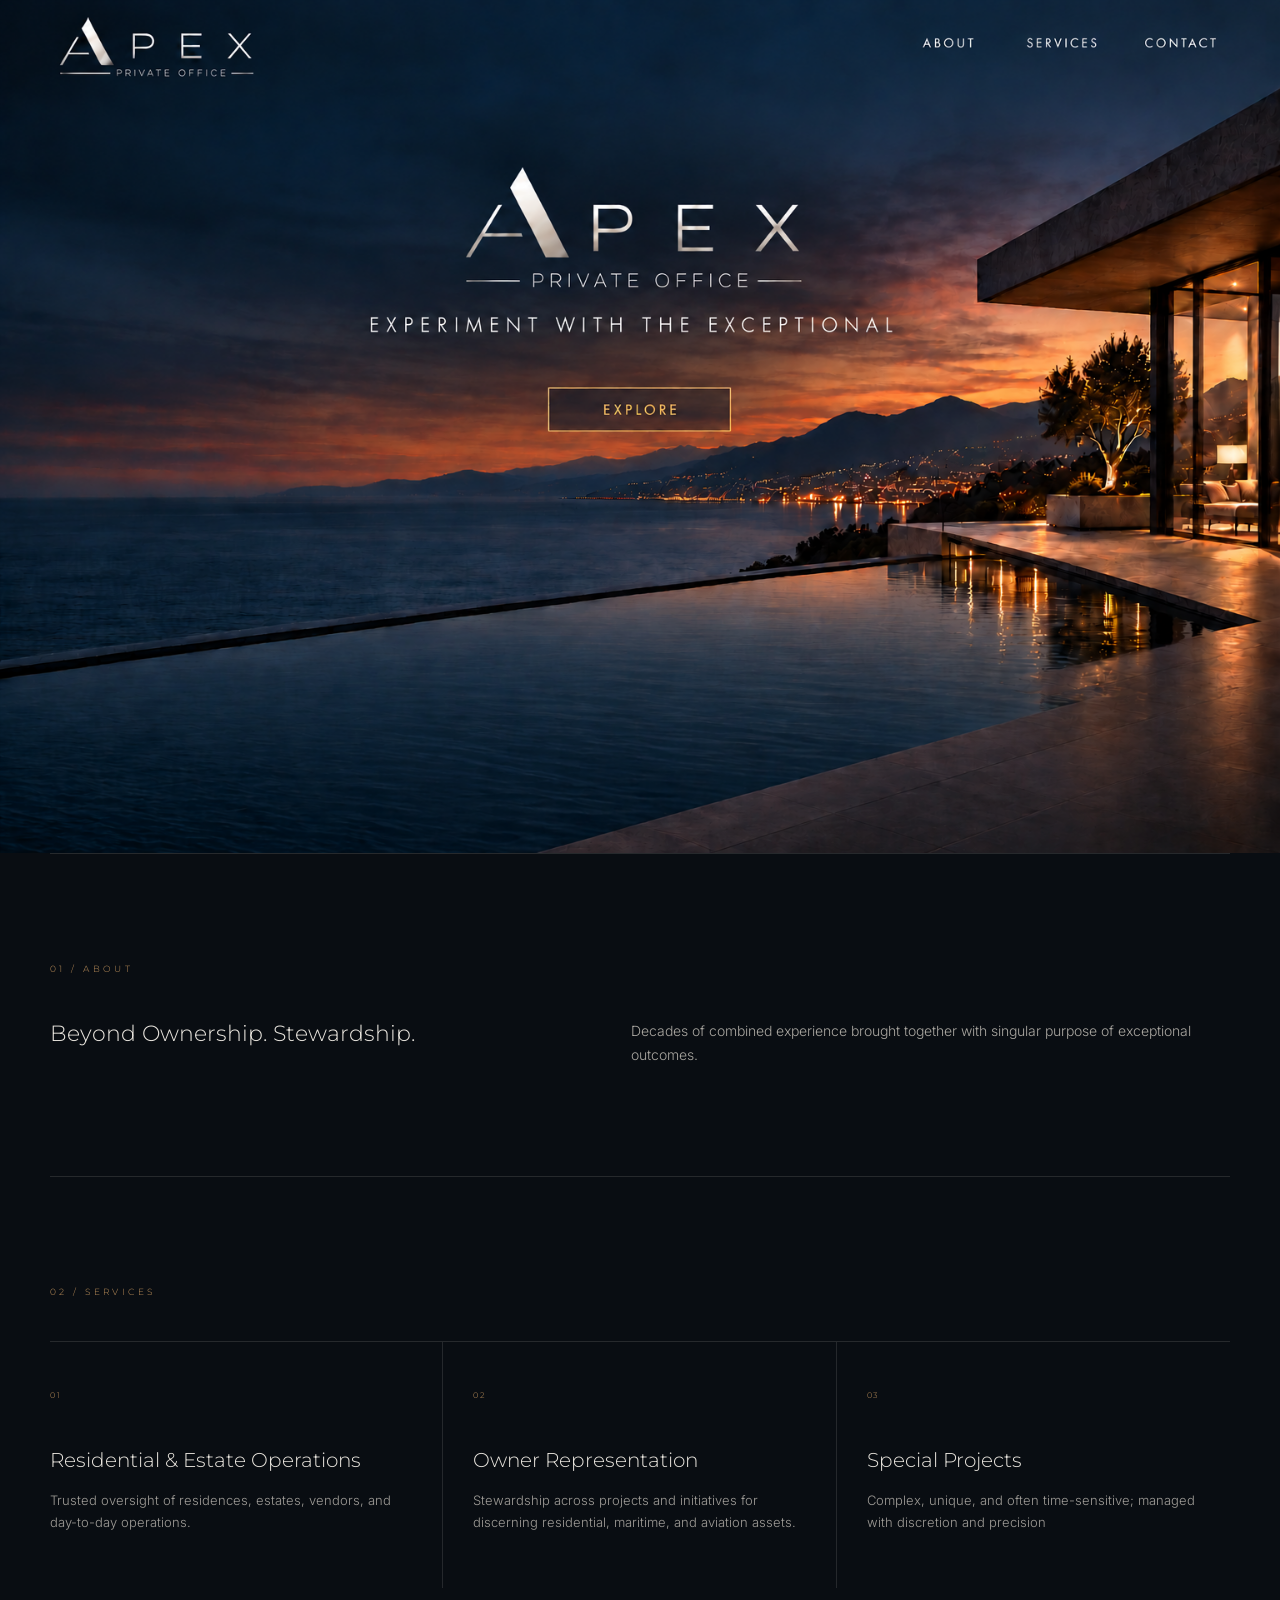
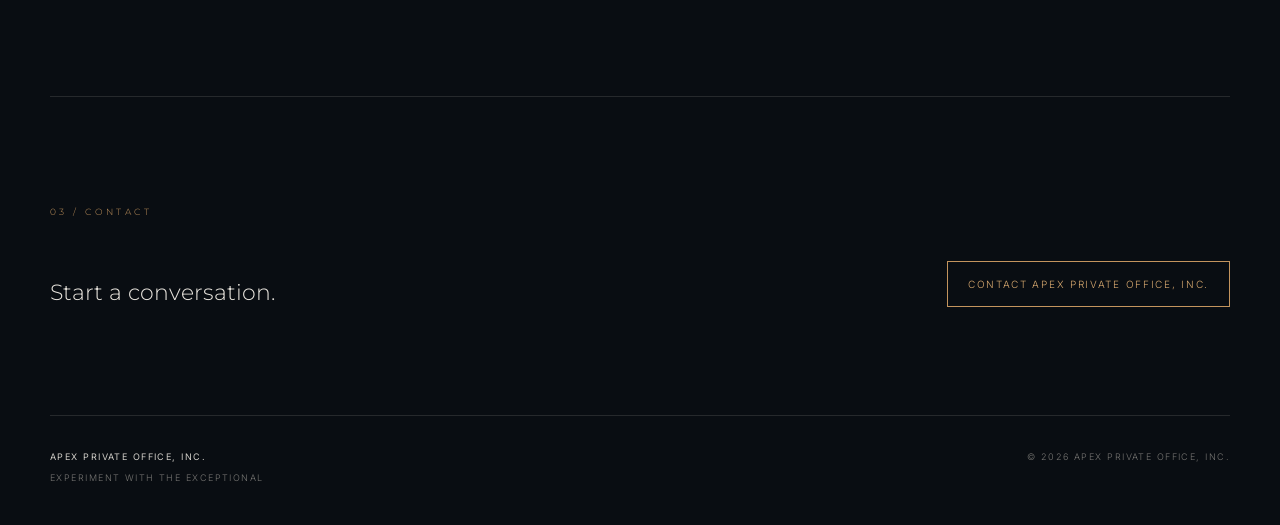
==== index.html @ f4c53f1c "Use Apex Home Master 4.0 hero image" ====
<!doctype html>
<html lang="en">
<head>
<meta charset="utf-8"/>
<meta name="viewport" content="width=device-width,initial-scale=1"/>
<meta name="description" content="APEX PRIVATE OFFICE, INC. — Experiment with the Exceptional."/>
<title>APEX PRIVATE OFFICE, INC. — Experiment with the Exceptional</title>
<link rel="preconnect" href="https://fonts.googleapis.com">
<link rel="preconnect" href="https://fonts.gstatic.com" crossorigin>
<link href="https://fonts.googleapis.com/css2?family=Inter:wght@300;400&family=Montserrat:wght@300;400;500&display=swap" rel="stylesheet">
<link rel="stylesheet" href="styles.css"/>
</head>
<body>
<main id="top">
  <section class="hero-art" aria-label="APEX PRIVATE OFFICE, INC.">
    <img src="/assets/apex-home-master-4.0.png?v=1" alt="APEX PRIVATE OFFICE, INC. coastal dusk homepage"/>
    <nav class="hero-hotspots" aria-label="Primary navigation">
      <a class="hotspot about-link" href="#about" aria-label="About"></a>
      <a class="hotspot services-link" href="#services" aria-label="Services"></a>
      <a class="hotspot contact-link" href="#contact" aria-label="Contact"></a>
      <a class="hotspot explore-link" href="#about" aria-label="Explore"></a>
    </nav>
  </section>

  <section id="about" class="section-shell content-section">
    <p class="section-kicker">01 / ABOUT</p>
    <div class="split">
      <h2>Beyond Ownership. Stewardship.</h2>
      <p>Decades of combined experience brought together with singular purpose of exceptional outcomes.</p>
    </div>
  </section>

  <section id="services" class="section-shell content-section">
    <p class="section-kicker">02 / SERVICES</p>
    <div class="service-grid">
      <article><span>01</span><h3>Residential &amp; Estate Operations</h3><p>Trusted oversight of residences, estates, vendors, and day-to-day operations.</p></article>
      <article><span>02</span><h3>Owner Representation</h3><p>Stewardship across projects and initiatives for discerning residential, maritime, and aviation assets.</p></article>
      <article><span>03</span><h3>Special Projects</h3><p>Complex, unique, and often time-sensitive; managed with discretion and precision</p></article>
    </div>
  </section>

  <section id="contact" class="section-shell content-section contact-section">
    <p class="section-kicker">03 / CONTACT</p>
    <div class="contact-row">
      <h2>Start a conversation.</h2>
      <a class="button" href="mailto:info@theapexgroup.com">Contact APEX PRIVATE OFFICE, INC.</a>
    </div>
  </section>
</main>
<footer class="site-footer section-shell">
  <div><strong>APEX PRIVATE OFFICE, INC.</strong><span>EXPERIMENT WITH THE EXCEPTIONAL</span></div>
  <span>© <span id="year"></span> APEX PRIVATE OFFICE, INC.</span>
</footer>
<script src="script.js"></script>
</body>
</html>
---- styles.css ----
:root{--black:#090d12;--deep:#0d1620;--silver:#D3D0CA;--stone:#E9E5DE;--graphite:#777673;--bronze:#C3945D;--line:rgba(211,208,202,.14);--max:1180px}
*{box-sizing:border-box}
html{scroll-behavior:smooth}
body{margin:0;background:#090d12;color:var(--silver);font-family:Inter,Arial,sans-serif;font-weight:300;line-height:1.6}
a{color:inherit;text-decoration:none}
.hero-art{position:relative;width:100%;background:#071019;overflow:hidden;line-height:0}
.hero-art img{display:block;width:100%;height:auto;object-fit:contain;object-position:center top;image-rendering:auto;filter:none;transform:none}
.hero-hotspots{position:absolute;inset:0;pointer-events:none}
.hotspot{position:absolute;display:block;pointer-events:auto;background:transparent}
.about-link{left:70.6%;top:3.2%;width:6.1%;height:4.4%}
.services-link{left:78.2%;top:3.2%;width:7.5%;height:4.4%}
.contact-link{left:87.2%;top:3.2%;width:7.5%;height:4.4%}
.explore-link{left:43.7%;top:61.4%;width:12.7%;height:5.4%}

.section-shell{width:min(calc(100% - 80px),var(--max));margin:0 auto}
.content-section{padding:108px 0;border-top:1px solid var(--line)}
.section-kicker{font-family:Montserrat,sans-serif;font-size:9px;letter-spacing:.38em;text-transform:uppercase;color:var(--bronze);margin:0 0 42px}
.split{display:grid;grid-template-columns:.9fr 1.1fr;gap:90px;align-items:start}
h2,h3{font-family:Montserrat,sans-serif;font-weight:300;color:var(--stone);margin:0}
h2{font-size:22px;line-height:1.35}
.split p{margin:0;color:#aaa7a1;font-size:14px;line-height:1.75}
.service-grid{display:grid;grid-template-columns:repeat(3,1fr);border-top:1px solid var(--line)}
.service-grid article{padding:38px 30px 42px 0;min-height:230px;border-right:1px solid var(--line)}
.service-grid article+article{padding-left:30px}
.service-grid article:last-child{border-right:0}
.service-grid span{font-family:Montserrat,sans-serif;font-size:8px;letter-spacing:.22em;color:var(--bronze)}
.service-grid h3{font-size:20px;margin:38px 0 13px}
.service-grid p{color:#9f9c97;font-size:13px;line-height:1.7}
.contact-row{display:flex;align-items:flex-end;justify-content:space-between;gap:40px}
.button{display:inline-block;border:1px solid var(--bronze);padding:14px 20px;font-size:10px;text-transform:uppercase;letter-spacing:.17em;color:#d8a96f}
.site-footer{border-top:1px solid var(--line);padding:34px 0 40px;display:flex;justify-content:space-between;gap:30px;font-size:9px;letter-spacing:.16em;text-transform:uppercase;color:var(--graphite)}
.site-footer div{display:flex;flex-direction:column;gap:6px}
.site-footer strong{color:var(--silver);font-weight:400}

@media(max-width:900px){
  .hero-art img{display:block;width:100%;height:auto;min-height:0;object-fit:contain;object-position:center top}
  .hero-hotspots{display:block}
  .section-shell{width:min(calc(100% - 40px),var(--max))}
  .content-section{padding:82px 0}
  .split{grid-template-columns:1fr;gap:28px}
  .service-grid{grid-template-columns:1fr}
  .service-grid article,.service-grid article+article{padding:30px 0;border-right:0;border-bottom:1px solid var(--line);min-height:auto}
  .contact-row{align-items:flex-start;flex-direction:column}
  .site-footer{flex-direction:column}
}
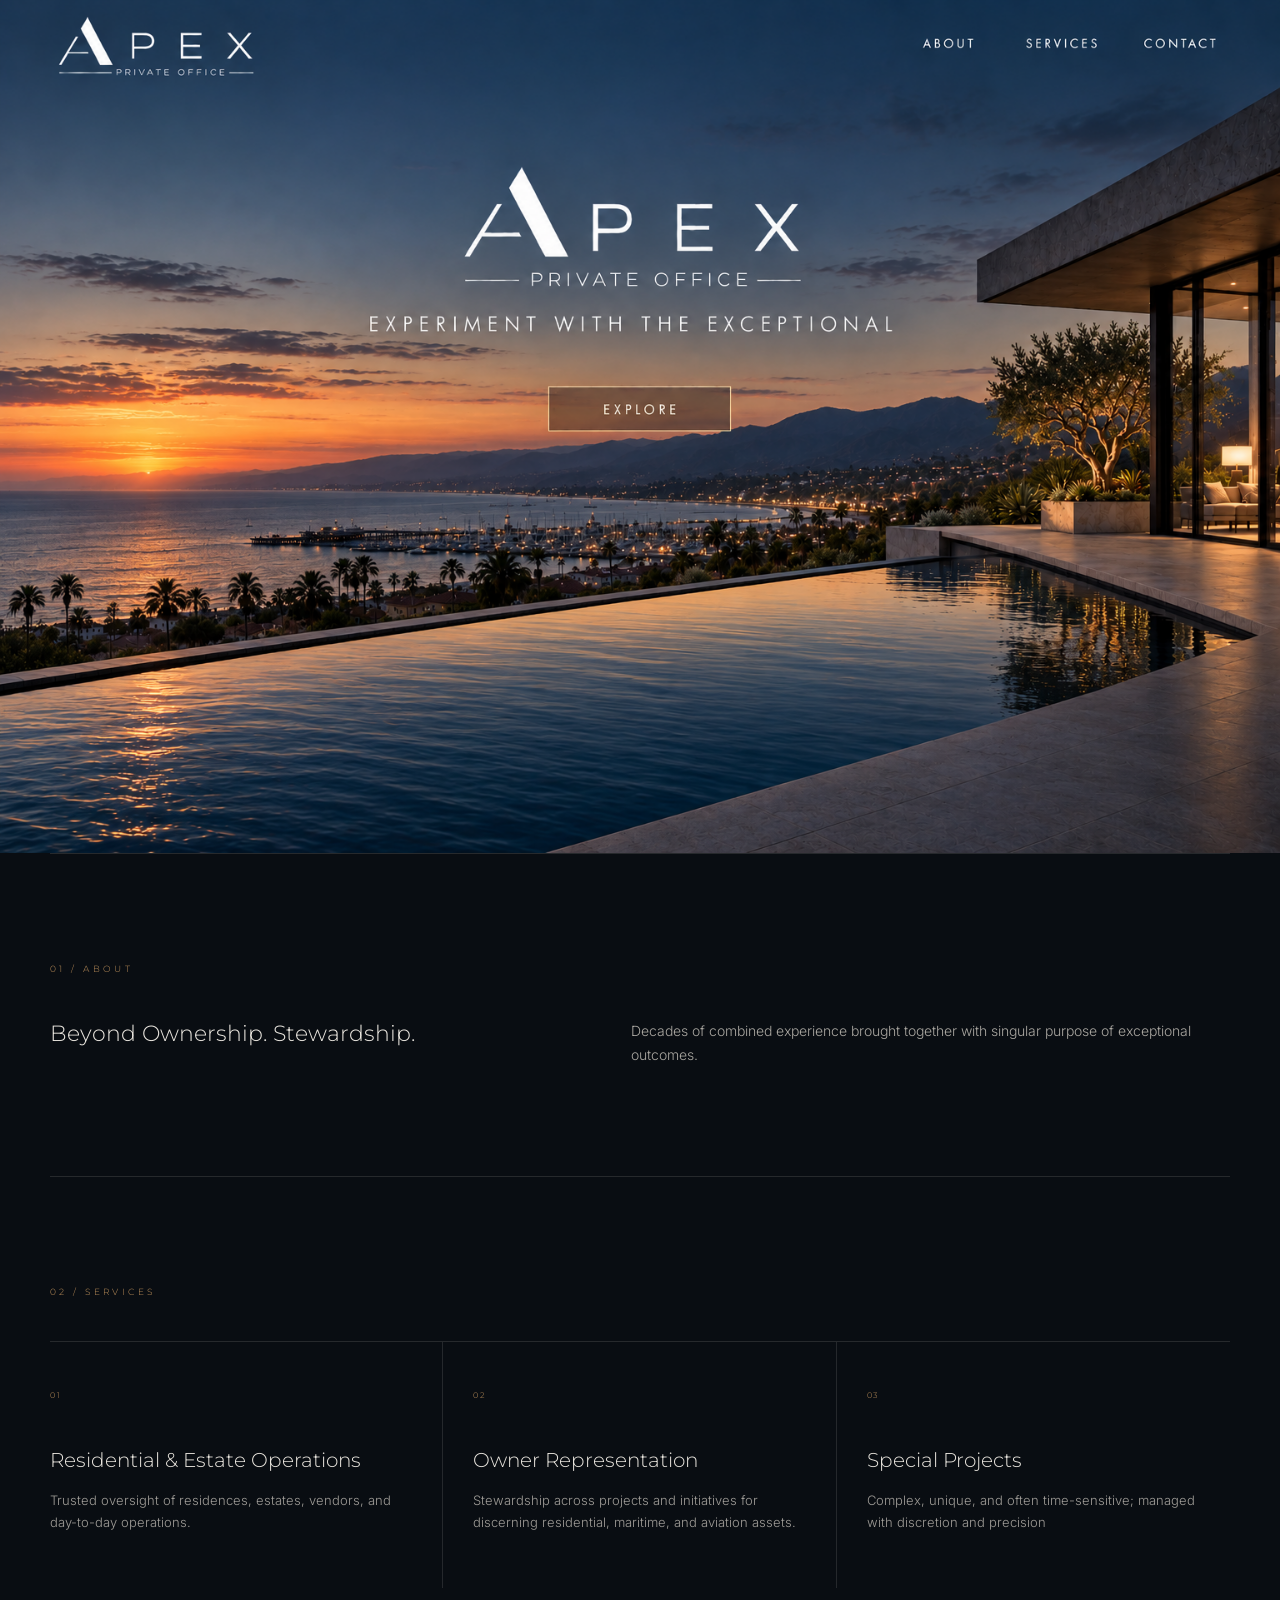
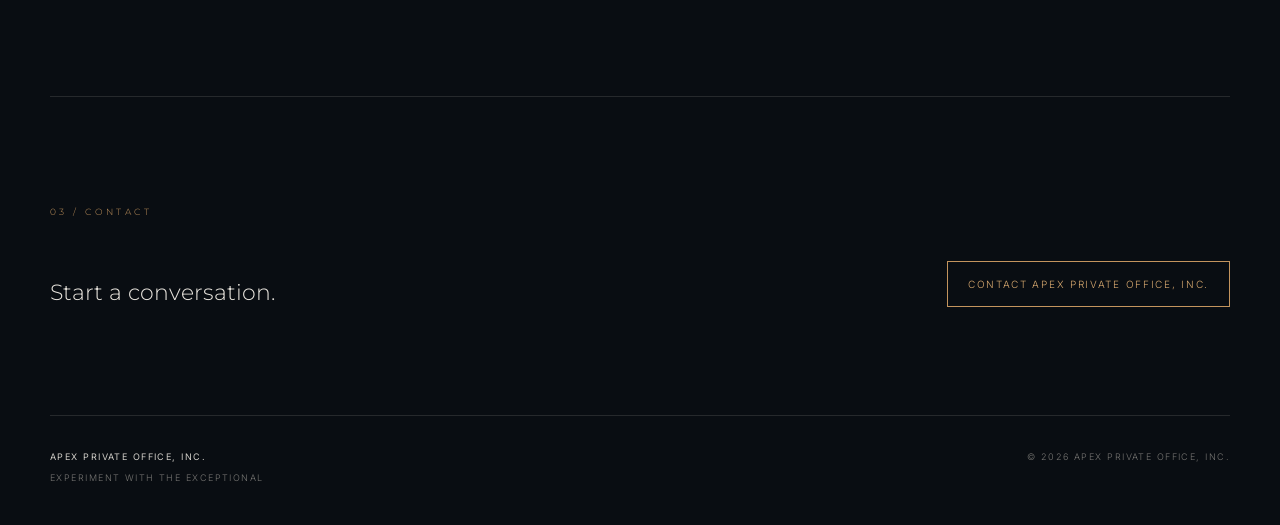
==== commit b93a34ea: "Use Apex Home Master 5.0 homepage image" ====
--- a/index.html
+++ b/index.html
@@ -13,7 +13,7 @@
 <body>
 <main id="top">
   <section class="hero-art" aria-label="APEX PRIVATE OFFICE, INC.">
-    <img src="/assets/apex-home-master-4.0.png?v=1" alt="APEX PRIVATE OFFICE, INC. coastal dusk homepage"/>
+    <img src="/assets/apex-home-master-5.0.png?v=1" alt="APEX PRIVATE OFFICE, INC. coastal dusk homepage"/>
     <nav class="hero-hotspots" aria-label="Primary navigation">
       <a class="hotspot about-link" href="#about" aria-label="About"></a>
       <a class="hotspot services-link" href="#services" aria-label="Services"></a>
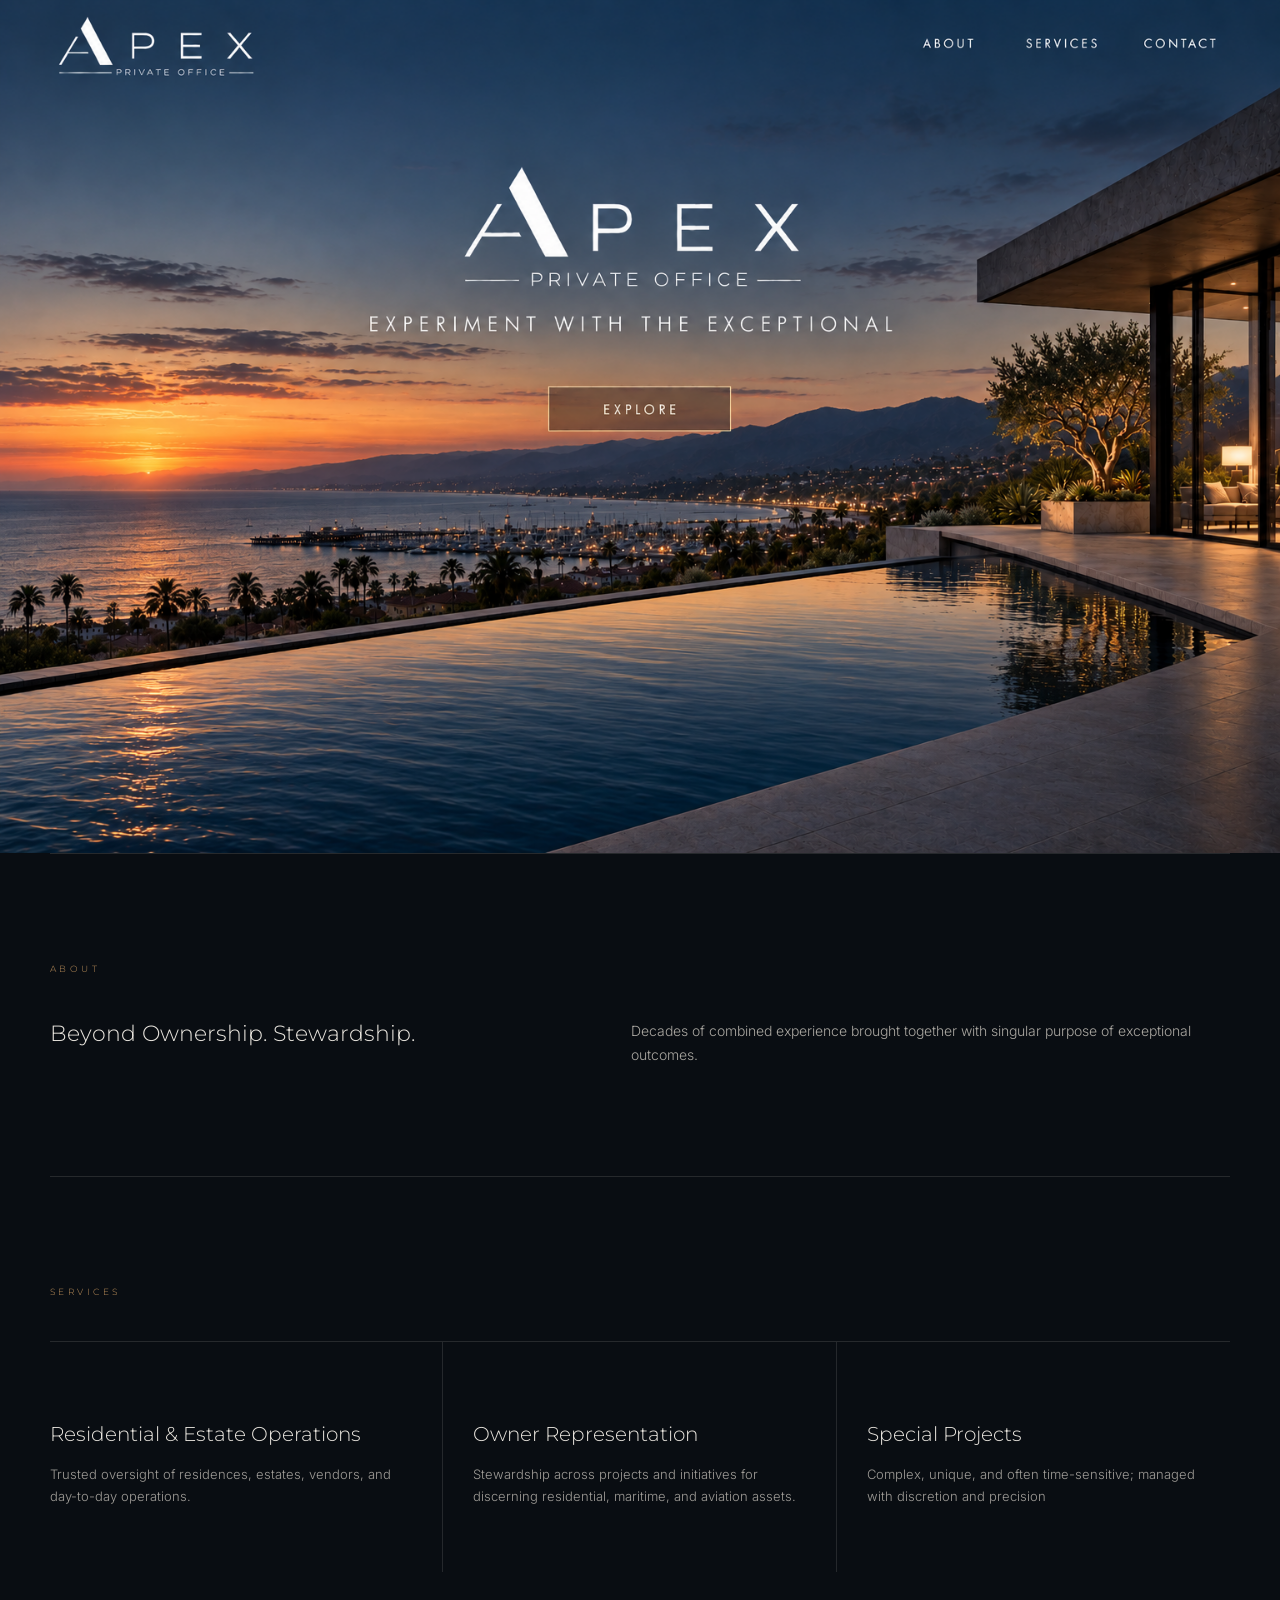
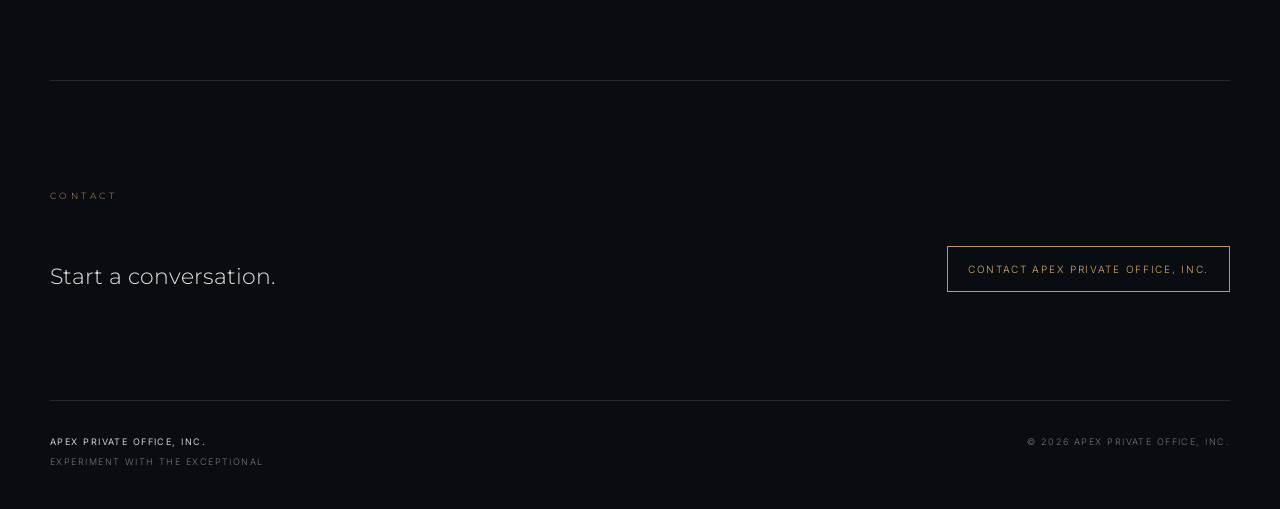
==== commit f3ad40fc: "Remove section and service numbering" ====
--- a/index.html
+++ b/index.html
@@ -23,7 +23,7 @@
   </section>
 
   <section id="about" class="section-shell content-section">
-    <p class="section-kicker">01 / ABOUT</p>
+    <p class="section-kicker">ABOUT</p>
     <div class="split">
       <h2>Beyond Ownership. Stewardship.</h2>
       <p>Decades of combined experience brought together with singular purpose of exceptional outcomes.</p>
@@ -31,16 +31,16 @@
   </section>
 
   <section id="services" class="section-shell content-section">
-    <p class="section-kicker">02 / SERVICES</p>
+    <p class="section-kicker">SERVICES</p>
     <div class="service-grid">
-      <article><span>01</span><h3>Residential &amp; Estate Operations</h3><p>Trusted oversight of residences, estates, vendors, and day-to-day operations.</p></article>
-      <article><span>02</span><h3>Owner Representation</h3><p>Stewardship across projects and initiatives for discerning residential, maritime, and aviation assets.</p></article>
-      <article><span>03</span><h3>Special Projects</h3><p>Complex, unique, and often time-sensitive; managed with discretion and precision</p></article>
+      <article><h3>Residential &amp; Estate Operations</h3><p>Trusted oversight of residences, estates, vendors, and day-to-day operations.</p></article>
+      <article><h3>Owner Representation</h3><p>Stewardship across projects and initiatives for discerning residential, maritime, and aviation assets.</p></article>
+      <article><h3>Special Projects</h3><p>Complex, unique, and often time-sensitive; managed with discretion and precision</p></article>
     </div>
   </section>
 
   <section id="contact" class="section-shell content-section contact-section">
-    <p class="section-kicker">03 / CONTACT</p>
+    <p class="section-kicker">CONTACT</p>
     <div class="contact-row">
       <h2>Start a conversation.</h2>
       <a class="button" href="mailto:info@theapexgroup.com">Contact APEX PRIVATE OFFICE, INC.</a>
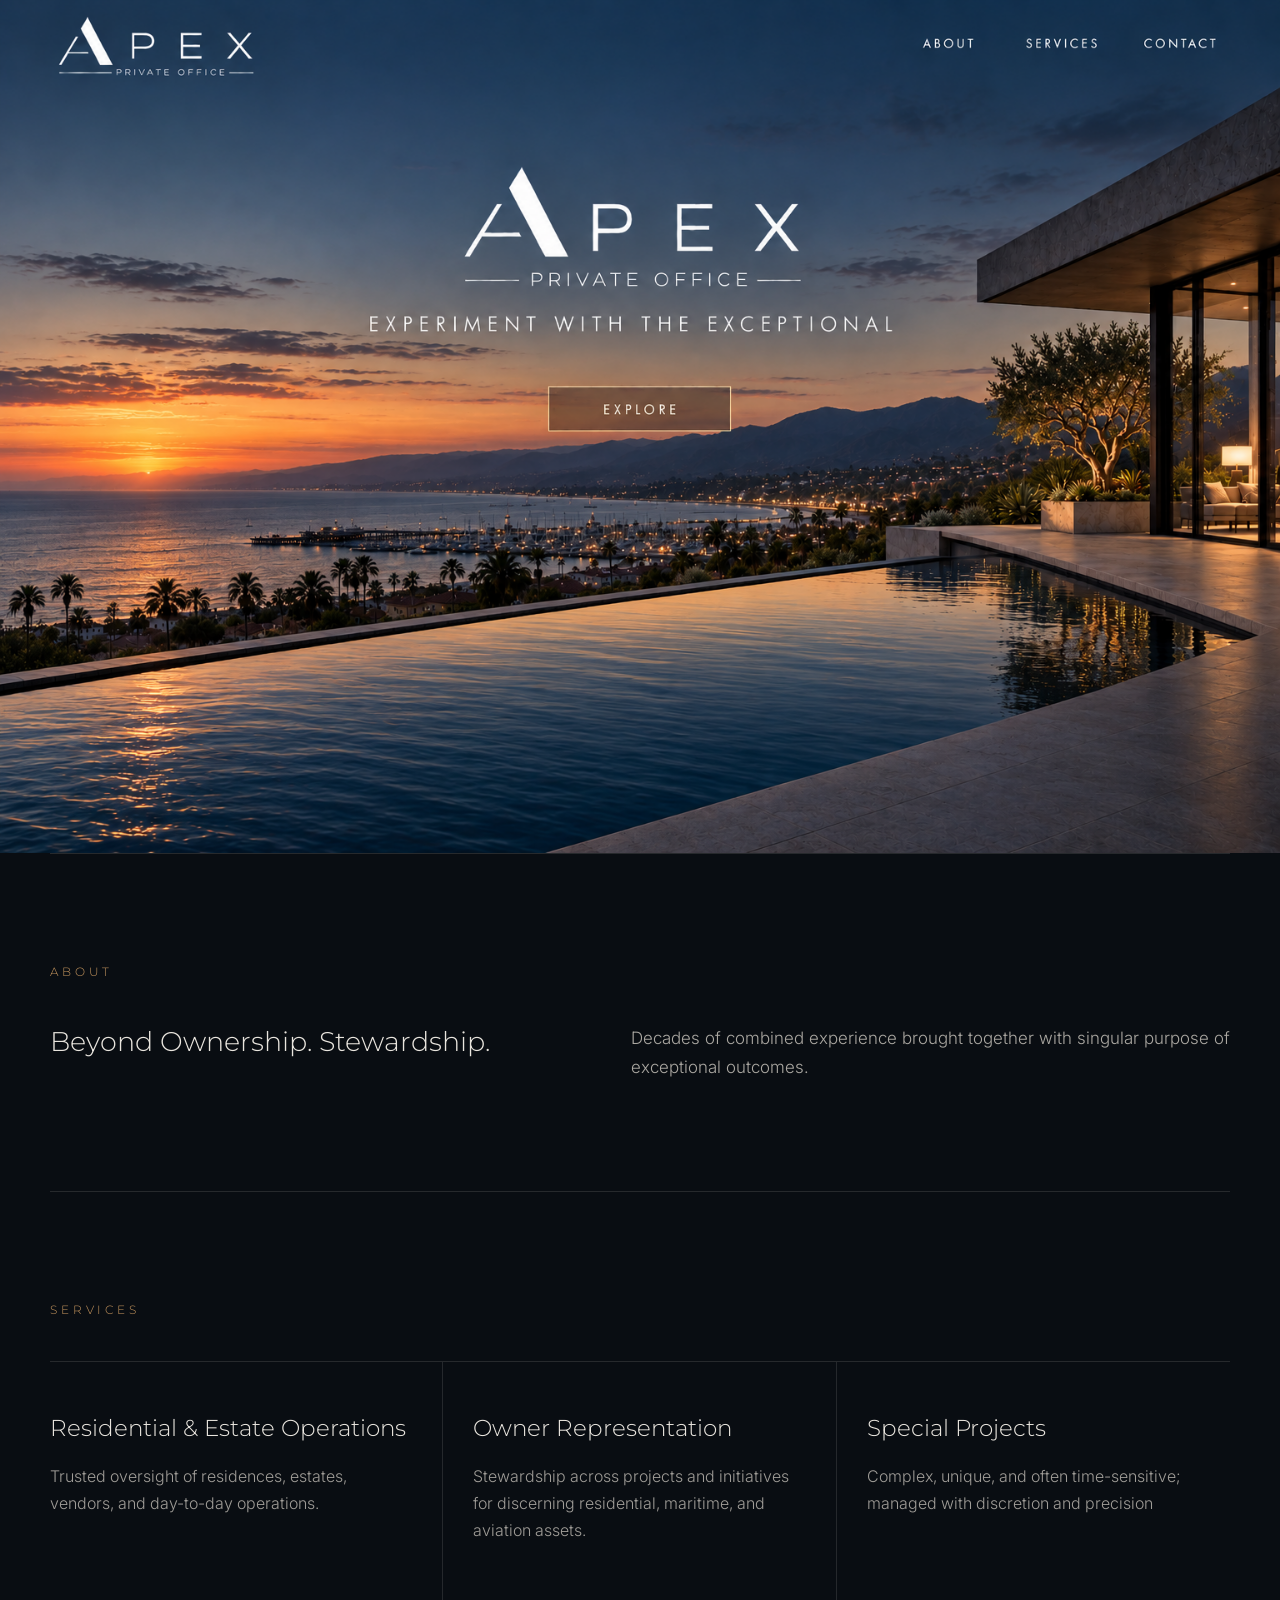
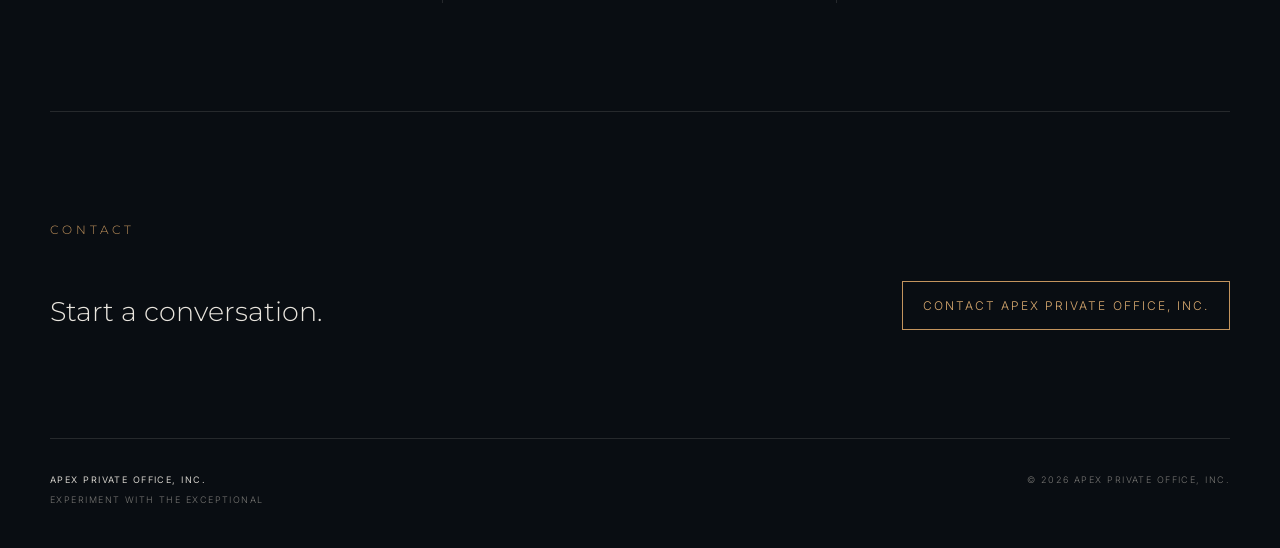
==== commit 1fac5e81: "Update Contact Us email to info@apxprivate.com" ====
--- a/index.html
+++ b/index.html
@@ -43,7 +43,7 @@
     <p class="section-kicker">CONTACT</p>
     <div class="contact-row">
       <h2>Start a conversation.</h2>
-      <a class="button" href="mailto:info@theapexgroup.com">Contact APEX PRIVATE OFFICE, INC.</a>
+      <a class="button" href="mailto:info@apxprivate.com">Contact APEX PRIVATE OFFICE, INC.</a>
     </div>
   </section>
 </main>
--- a/styles.css
+++ b/styles.css
@@ -14,20 +14,20 @@
 
 .section-shell{width:min(calc(100% - 80px),var(--max));margin:0 auto}
 .content-section{padding:108px 0;border-top:1px solid var(--line)}
-.section-kicker{font-family:Montserrat,sans-serif;font-size:9px;letter-spacing:.38em;text-transform:uppercase;color:var(--bronze);margin:0 0 42px}
+.section-kicker{font-family:Montserrat,sans-serif;font-size:12px;letter-spacing:.32em;text-transform:uppercase;color:var(--bronze);margin:0 0 42px}
 .split{display:grid;grid-template-columns:.9fr 1.1fr;gap:90px;align-items:start}
 h2,h3{font-family:Montserrat,sans-serif;font-weight:300;color:var(--stone);margin:0}
-h2{font-size:22px;line-height:1.35}
-.split p{margin:0;color:#aaa7a1;font-size:14px;line-height:1.75}
+h2{font-size:27px;line-height:1.35}
+.split p{margin:0;color:#aaa7a1;font-size:17px;line-height:1.75}
 .service-grid{display:grid;grid-template-columns:repeat(3,1fr);border-top:1px solid var(--line)}
 .service-grid article{padding:38px 30px 42px 0;min-height:230px;border-right:1px solid var(--line)}
 .service-grid article+article{padding-left:30px}
 .service-grid article:last-child{border-right:0}
 .service-grid span{font-family:Montserrat,sans-serif;font-size:8px;letter-spacing:.22em;color:var(--bronze)}
-.service-grid h3{font-size:20px;margin:38px 0 13px}
-.service-grid p{color:#9f9c97;font-size:13px;line-height:1.7}
+.service-grid h3{font-size:23px;margin:10px 0 16px}
+.service-grid p{color:#9f9c97;font-size:16px;line-height:1.7}
 .contact-row{display:flex;align-items:flex-end;justify-content:space-between;gap:40px}
-.button{display:inline-block;border:1px solid var(--bronze);padding:14px 20px;font-size:10px;text-transform:uppercase;letter-spacing:.17em;color:#d8a96f}
+.button{display:inline-block;border:1px solid var(--bronze);padding:14px 20px;font-size:12px;text-transform:uppercase;letter-spacing:.17em;color:#d8a96f}
 .site-footer{border-top:1px solid var(--line);padding:34px 0 40px;display:flex;justify-content:space-between;gap:30px;font-size:9px;letter-spacing:.16em;text-transform:uppercase;color:var(--graphite)}
 .site-footer div{display:flex;flex-direction:column;gap:6px}
 .site-footer strong{color:var(--silver);font-weight:400}
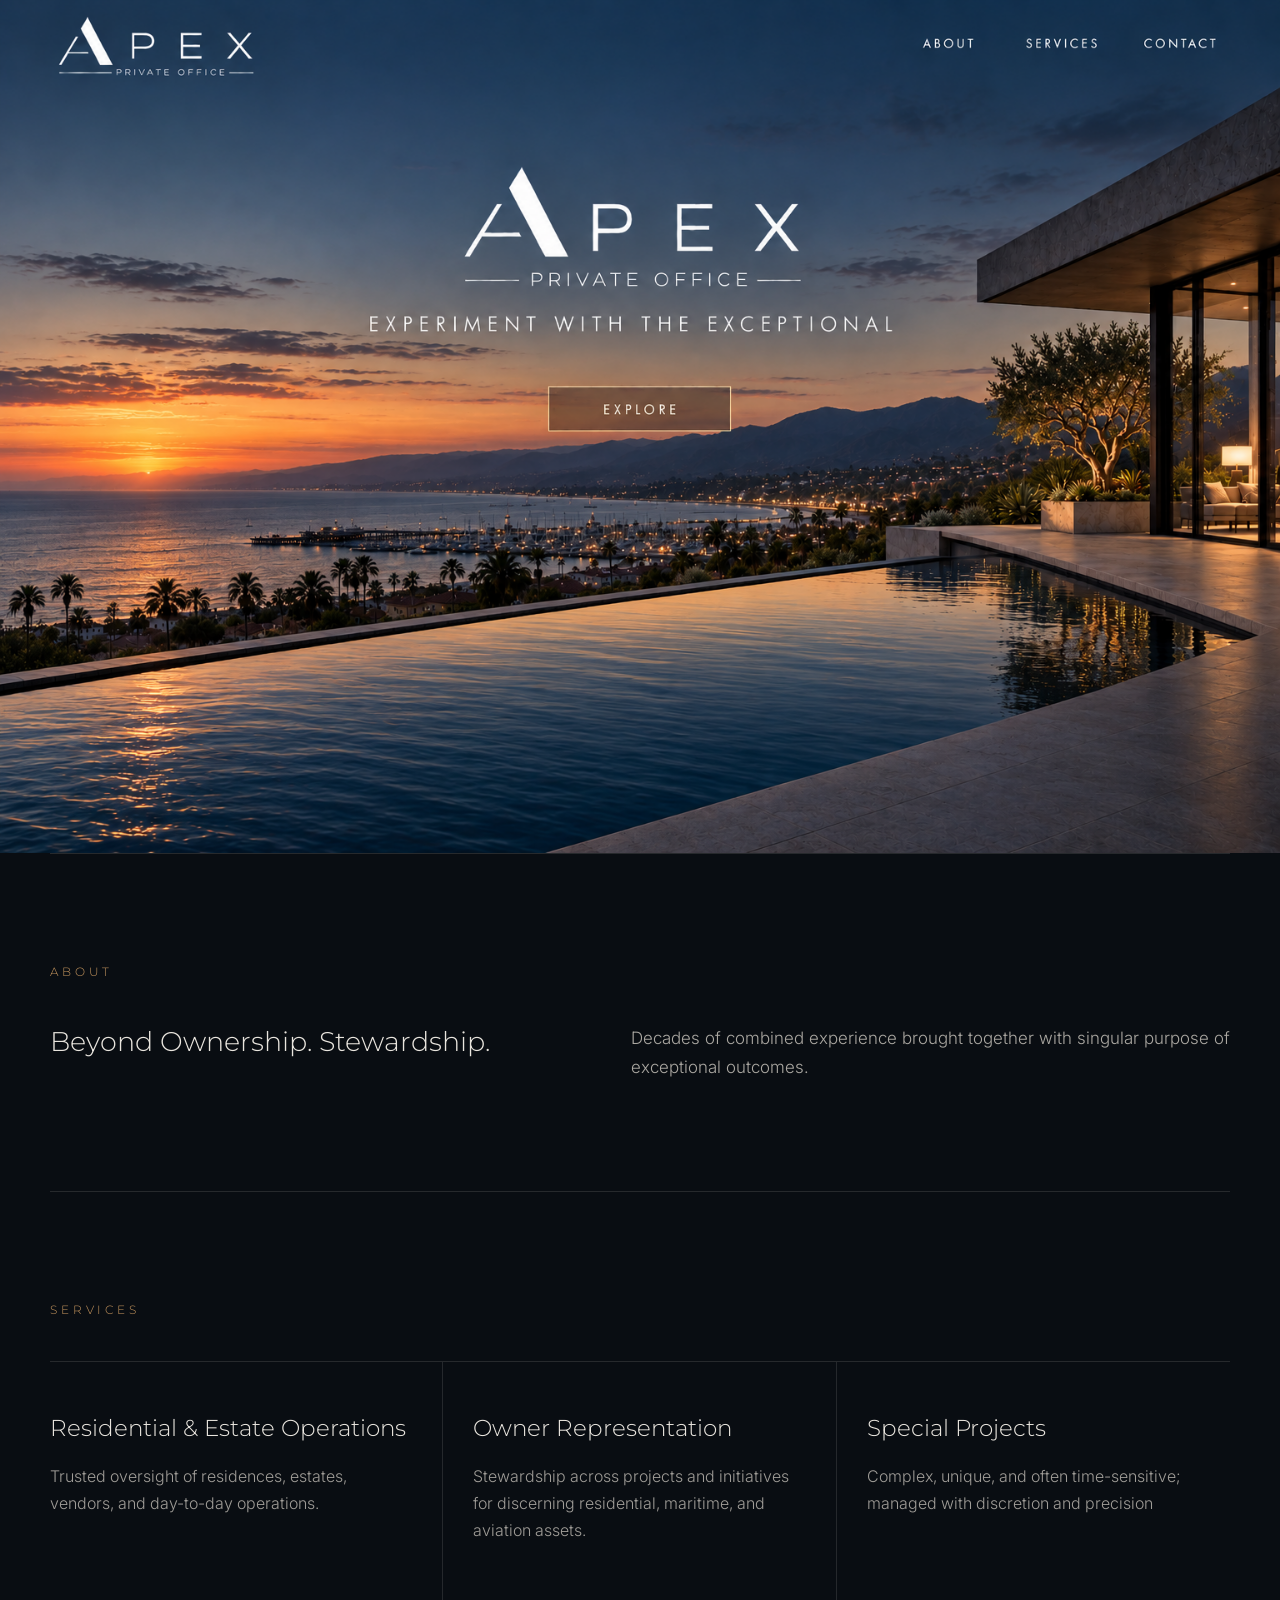
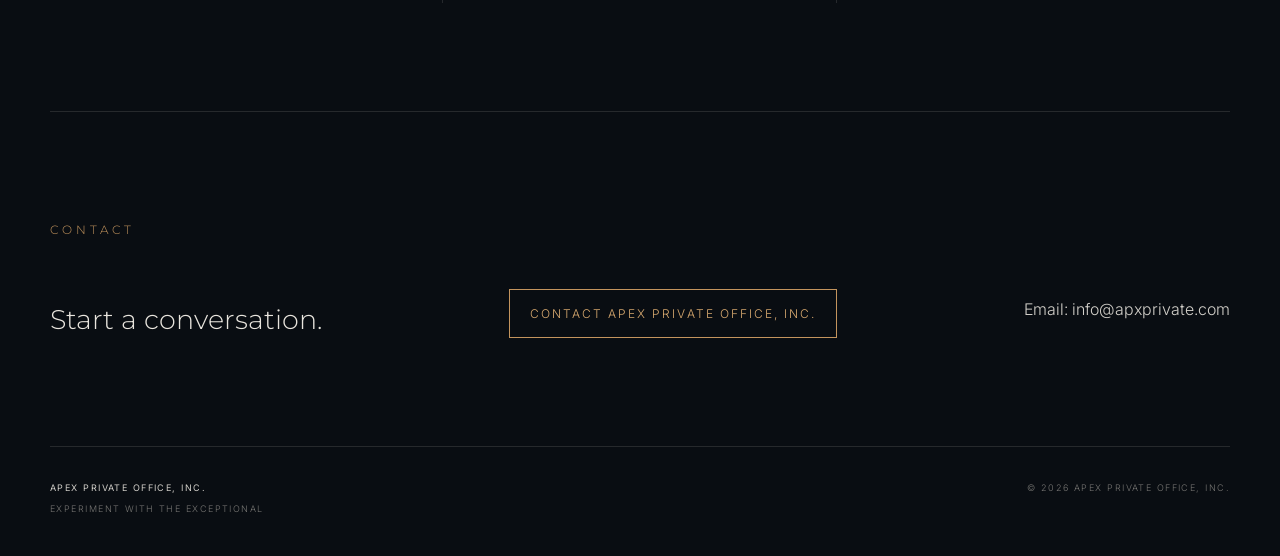
==== commit 5e0ca836: "Display contact email address alongside Contact button" ====
--- a/index.html
+++ b/index.html
@@ -44,6 +44,7 @@
     <div class="contact-row">
       <h2>Start a conversation.</h2>
       <a class="button" href="mailto:info@apxprivate.com">Contact APEX PRIVATE OFFICE, INC.</a>
+      <p class="contact-email">Email: <a href="mailto:info@apxprivate.com">info@apxprivate.com</a></p>
     </div>
   </section>
 </main>
